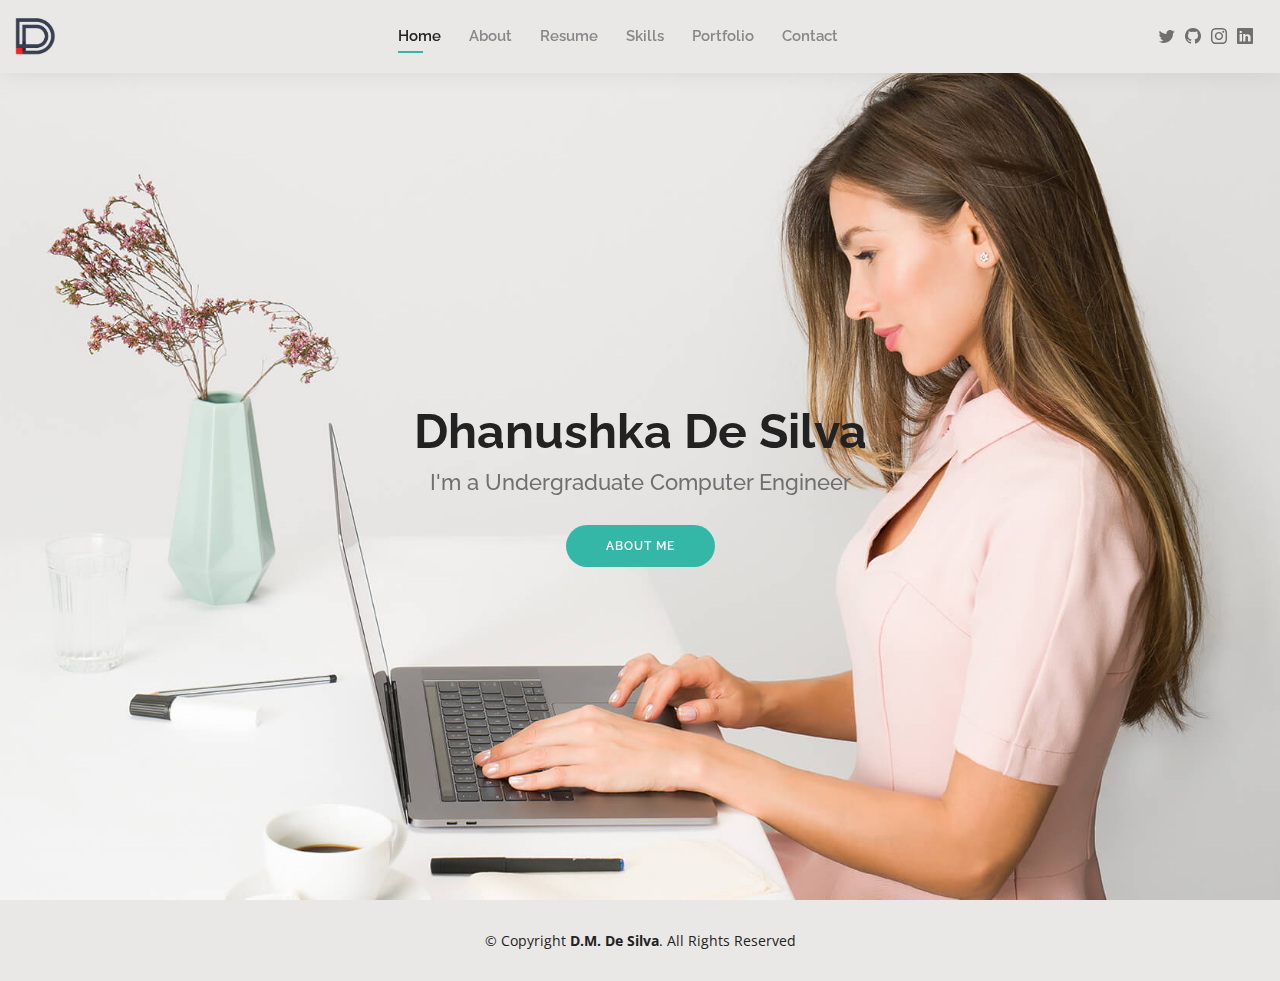
==== index.html @ 416dcfb8 "initial commit" ====
<!DOCTYPE html>
<html lang="en">
	<head>
		<meta charset="utf-8" />
		<meta content="width=device-width, initial-scale=1.0" name="viewport" />

		<title>Dhanushka De Silva - Portfolio</title>
		<meta content="" name="description" />
		<meta content="" name="keywords" />

		<!-- Favicons -->
		<link href="assets/img/dhanushka-icon-3.png" rel="icon" />
		<link href="assets/img/dhanushka-icon-3.png" rel="apple-touch-icon" />

		<!-- Google Fonts -->
		<link
			href="https://fonts.googleapis.com/css?family=Open+Sans:300,300i,400,400i,600,600i,700,700i|Raleway:300,300i,400,400i,500,500i,600,600i,700,700i|Poppins:300,300i,400,400i,500,500i,600,600i,700,700i"
			rel="stylesheet"
		/>

		<!-- Vendor CSS Files -->
		<link href="assets/vendor/aos/aos.css" rel="stylesheet" />
		<link
			href="assets/vendor/bootstrap/css/bootstrap.min.css"
			rel="stylesheet"
		/>
		<link
			href="assets/vendor/bootstrap-icons/bootstrap-icons.css"
			rel="stylesheet"
		/>
		<link
			href="assets/vendor/boxicons/css/boxicons.min.css"
			rel="stylesheet"
		/>
		<link
			href="assets/vendor/glightbox/css/glightbox.min.css"
			rel="stylesheet"
		/>
		<link
			href="assets/vendor/swiper/swiper-bundle.min.css"
			rel="stylesheet"
		/>

		<!-- Template Main CSS File -->
		<link href="assets/css/style.css" rel="stylesheet" />

		<!-- =======================================================
  * Template Name: Kelly
  * Updated: Jan 09 2024 with Bootstrap v5.3.2
  * Template URL: https://bootstrapmade.com/kelly-free-bootstrap-cv-resume-html-template/
  * Author: BootstrapMade.com
  * License: https://bootstrapmade.com/license/
  ======================================================== -->
	</head>

	<body>
		<!-- ======= Header ======= -->
		<header id="header" class="fixed-top">
			<div
				class="container-fluid d-flex justify-content-between align-items-center"
			>
				<!-- <h1 class="logo me-auto me-lg-0"><a href="index.html">Dhanushka</a></h1> -->
				<!-- Uncomment below if you prefer to use an image logo -->
				<a href="index.html" class="logo"
					><img
						src="assets/img/dhanushka.png"
						alt=""
						class="img-fluid"
				/></a>

				<nav id="navbar" class="navbar order-last order-lg-0">
					<ul>
						<li><a class="active" href="index.html">Home</a></li>
						<li><a href="about.html">About</a></li>
						<li><a href="resume.html">Resume</a></li>
						<li><a href="services.html">Skills</a></li>
						<li><a href="portfolio.html">Portfolio</a></li>
						<li><a href="contact.html">Contact</a></li>
					</ul>
					<i class="bi bi-list mobile-nav-toggle"></i>
				</nav>
				<!-- .navbar -->

				<div class="header-social-links">
					<a href="#" class="twitter"
						><i class="bi bi-twitter"></i
					></a>
					<a href="#" class="github"><i class="bi bi-github"></i></a>
					<a href="#" class="instagram"
						><i class="bi bi-instagram"></i
					></a>
					<a href="#" class="linkedin"
						><i class="bi bi-linkedin"></i
					></a>
				</div>
			</div>
		</header>
		<!-- End Header -->

		<!-- ======= Hero Section ======= -->
		<section id="hero" class="d-flex align-items-center">
			<div
				class="container d-flex flex-column align-items-center"
				data-aos="zoom-in"
				data-aos-delay="100"
			>
				<h1>Dhanushka De Silva</h1>
				<h2>I'm a Undergraduate Computer Engineer</h2>
				<a href="about.html" class="btn-about">About Me</a>
			</div>
		</section>
		<!-- End Hero -->

		<!-- ======= Footer ======= -->
		<footer id="footer">
			<div class="container">
				<div class="copyright">
					&copy; Copyright <strong><span>D.M. De Silva</span></strong
					>. All Rights Reserved
				</div>
			</div>
		</footer>
		<!-- End  Footer -->

		<div id="preloader"></div>
		<a
			href="#"
			class="back-to-top d-flex align-items-center justify-content-center"
			><i class="bi bi-arrow-up-short"></i
		></a>

		<!-- Vendor JS Files -->
		<script src="assets/vendor/purecounter/purecounter_vanilla.js"></script>
		<script src="assets/vendor/aos/aos.js"></script>
		<script src="assets/vendor/bootstrap/js/bootstrap.bundle.min.js"></script>
		<script src="assets/vendor/glightbox/js/glightbox.min.js"></script>
		<script src="assets/vendor/isotope-layout/isotope.pkgd.min.js"></script>
		<script src="assets/vendor/swiper/swiper-bundle.min.js"></script>
		<script src="assets/vendor/waypoints/noframework.waypoints.js"></script>
		<script src="assets/vendor/php-email-form/validate.js"></script>

		<!-- Template Main JS File -->
		<script src="assets/js/main.js"></script>
	</body>
</html>
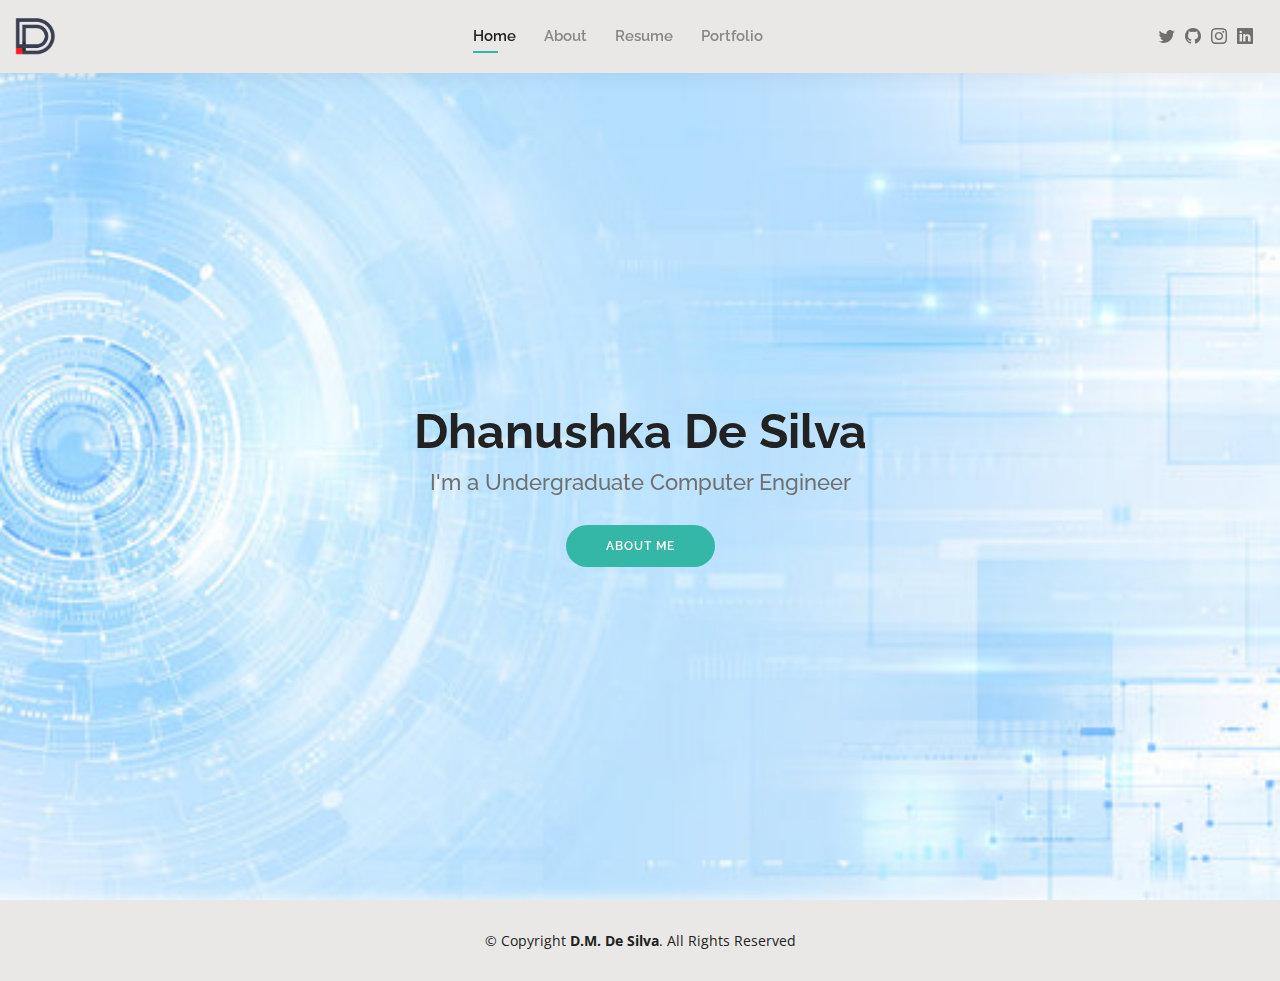
==== commit c643d88d: "updated" ====
--- a/index.html
+++ b/index.html
@@ -73,9 +73,9 @@
 						<li><a class="active" href="index.html">Home</a></li>
 						<li><a href="about.html">About</a></li>
 						<li><a href="resume.html">Resume</a></li>
-						<li><a href="services.html">Skills</a></li>
+						<!-- <li><a href="services.html">Skills</a></li> -->
 						<li><a href="portfolio.html">Portfolio</a></li>
-						<li><a href="contact.html">Contact</a></li>
+						<!-- <li><a href="contact.html">Contact</a></li> -->
 					</ul>
 					<i class="bi bi-list mobile-nav-toggle"></i>
 				</nav>
@@ -85,7 +85,12 @@
 					<a href="#" class="twitter"
 						><i class="bi bi-twitter"></i
 					></a>
-					<a href="#" class="github"><i class="bi bi-github"></i></a>
+					<a
+						href="https://github.com/dhanushka19"
+						target="_blank"
+						class="github"
+						><i class="bi bi-github"></i
+					></a>
 					<a href="#" class="instagram"
 						><i class="bi bi-instagram"></i
 					></a>
--- a/assets/css/style.css
+++ b/assets/css/style.css
@@ -421,7 +421,7 @@
 #hero {
 	width: 100%;
 	height: 100vh;
-	background: url('../img/hero-bg.jpg') top right;
+	background: url('../img/hero.jpg') top right;
 	background-size: cover;
 }
 
